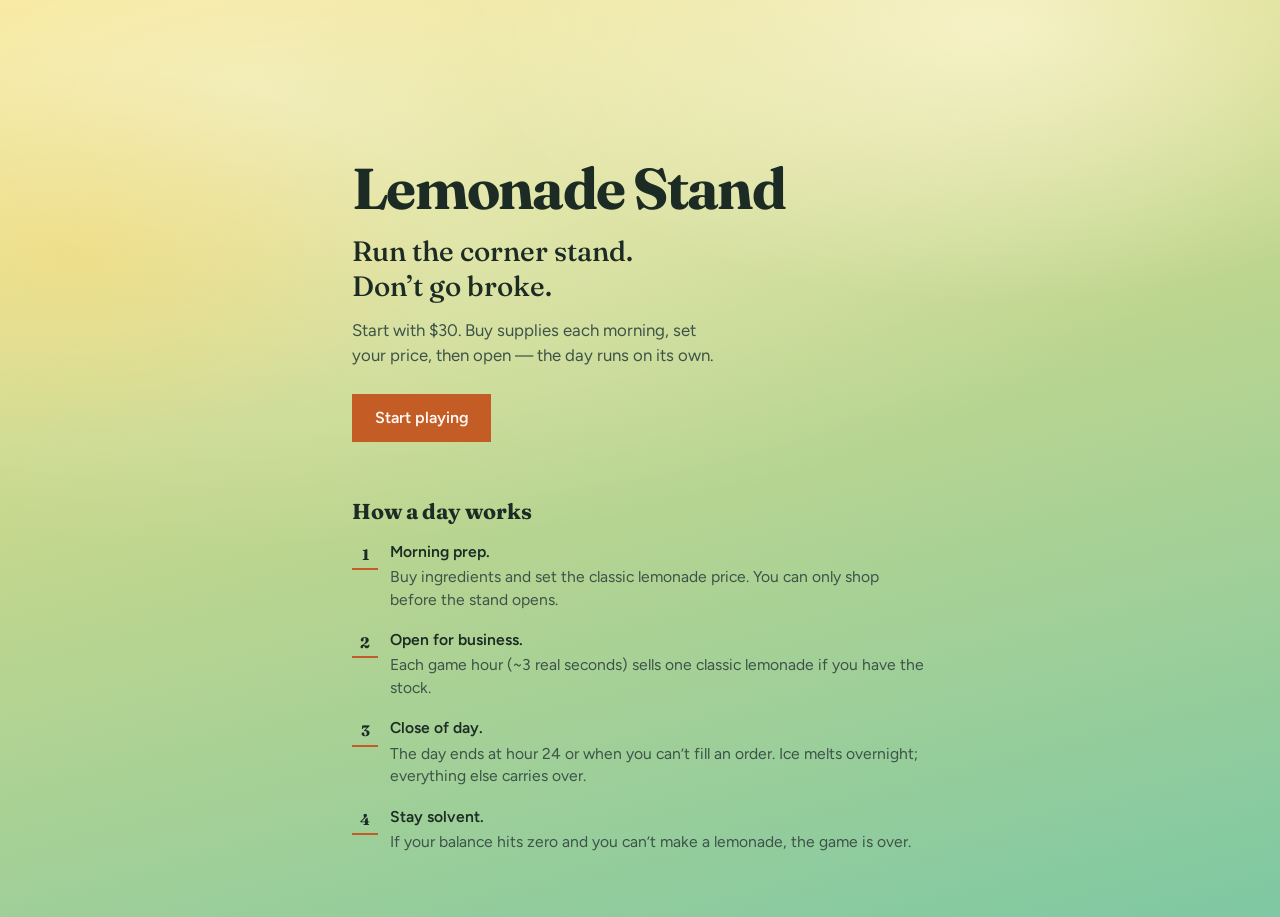
==== static/index.html @ a0077da5 "initial commit" ====
<!DOCTYPE html>
<html lang="en">
<head>
  <meta charset="UTF-8" />
  <meta name="viewport" content="width=device-width, initial-scale=1" />
  <title>Lemonade Stand</title>
  <link rel="preconnect" href="https://fonts.googleapis.com" />
  <link rel="preconnect" href="https://fonts.gstatic.com" crossorigin />
  <link href="https://fonts.googleapis.com/css2?family=Fraunces:opsz,wght@9..144,500;9..144,700&family=Figtree:wght@400;600&display=swap" rel="stylesheet" />
  <link rel="stylesheet" href="/static/style.css" />
</head>
<body class="landing">
  <div class="hero-wash" aria-hidden="true"></div>
  <main class="intro">
    <header class="intro-brand">
      <p class="brand-mark">Lemonade Stand</p>
      <h1>Run the corner stand. Don’t go broke.</h1>
      <p class="lede">
        Start with $30. Buy supplies each morning, set your price, then open —
        the day runs on its own.
      </p>
      <p class="cta-row">
        <a class="cta" href="/play">Start playing</a>
      </p>
    </header>

    <section class="rules" aria-labelledby="rules-heading">
      <h2 id="rules-heading">How a day works</h2>
      <ol>
        <li>
          <strong>Morning prep.</strong>
          Buy ingredients and set the classic lemonade price. You can only shop
          before the stand opens.
        </li>
        <li>
          <strong>Open for business.</strong>
          Each game hour (~3 real seconds) sells one classic lemonade if you
          have the stock.
        </li>
        <li>
          <strong>Close of day.</strong>
          The day ends at hour 24 or when you can’t fill an order. Ice melts
          overnight; everything else carries over.
        </li>
        <li>
          <strong>Stay solvent.</strong>
          If your balance hits zero and you can’t make a lemonade, the game
          is over.
        </li>
      </ol>
    </section>
  </main>
</body>
</html>
---- static/style.css ----
:root {
  --bg-top: #f7e27c;
  --bg-bottom: #7ec8a3;
  --ink: #1c2b24;
  --muted: #3d5348;
  --panel: rgba(255, 252, 245, 0.82);
  --accent: #c45c26;
  --line: rgba(28, 43, 36, 0.12);
  --ok: #1f6b4a;
}

* {
  box-sizing: border-box;
}

body {
  margin: 0;
  min-height: 100vh;
  color: var(--ink);
  font-family: "Figtree", system-ui, sans-serif;
  background:
    radial-gradient(ellipse 80% 50% at 20% 10%, rgba(255, 255, 255, 0.45), transparent),
    linear-gradient(165deg, var(--bg-top), var(--bg-bottom));
}

.stand {
  width: min(28rem, calc(100% - 2rem));
  margin: 0 auto;
  padding: 2.5rem 0 3rem;
  display: flex;
  flex-direction: column;
  gap: 1.5rem;
  animation: rise 0.6s ease-out;
}

@keyframes rise {
  from {
    opacity: 0;
    transform: translateY(12px);
  }
  to {
    opacity: 1;
    transform: translateY(0);
  }
}

.brand h1 {
  margin: 0;
  font-family: "Fraunces", Georgia, serif;
  font-weight: 700;
  font-size: clamp(2.2rem, 8vw, 3rem);
  letter-spacing: -0.02em;
  line-height: 1.05;
}

.player {
  margin: 0.55rem 0 0;
  font-size: 1.05rem;
  font-weight: 600;
}

.player .email {
  display: block;
  margin-top: 0.15rem;
  font-size: 0.85rem;
  font-weight: 400;
  color: var(--muted);
}

.meta {
  margin: 0.35rem 0 0;
  color: var(--muted);
  font-size: 0.95rem;
}

.balance {
  padding: 1.1rem 1.25rem;
  background: var(--panel);
  border: 1px solid var(--line);
  backdrop-filter: blur(6px);
}

.balance .label {
  margin: 0;
  font-size: 0.8rem;
  text-transform: uppercase;
  letter-spacing: 0.08em;
  color: var(--muted);
}

.balance .amount {
  margin: 0.2rem 0 0;
  font-family: "Fraunces", Georgia, serif;
  font-size: 2.4rem;
  font-weight: 700;
  font-variant-numeric: tabular-nums;
}

.inventory h2 {
  margin: 0 0 0.6rem;
  font-size: 0.8rem;
  text-transform: uppercase;
  letter-spacing: 0.08em;
  color: var(--muted);
  font-weight: 600;
}

.inventory ul {
  list-style: none;
  margin: 0;
  padding: 0;
  background: var(--panel);
  border: 1px solid var(--line);
}

.inventory li {
  display: flex;
  justify-content: space-between;
  padding: 0.7rem 1rem;
  border-bottom: 1px solid var(--line);
  font-variant-numeric: tabular-nums;
}

.inventory li:last-child {
  border-bottom: none;
}

.inventory .qty {
  font-weight: 600;
}

.actions {
  display: flex;
  flex-direction: column;
  gap: 0.75rem;
}

button {
  font: inherit;
  font-weight: 600;
  border: 1px solid var(--ink);
  background: transparent;
  color: var(--ink);
  padding: 0.7rem 1rem;
  cursor: pointer;
  transition: background 0.15s ease, color 0.15s ease, transform 0.15s ease;
}

button:hover:not(:disabled) {
  background: var(--ink);
  color: #fff7e8;
}

button:active:not(:disabled) {
  transform: scale(0.98);
}

button:disabled {
  opacity: 0.4;
  cursor: not-allowed;
}

button.primary {
  background: var(--accent);
  border-color: var(--accent);
  color: #fff8f2;
}

button.primary:hover:not(:disabled) {
  background: #a84b1d;
  border-color: #a84b1d;
  color: #fff8f2;
}

.day-start {
  display: flex;
  flex-direction: column;
  gap: 0.75rem;
  padding: 1rem;
  background: var(--panel);
  border: 1px solid var(--line);
}

.day-start.hidden {
  display: none;
}

.hint {
  margin: 0;
  color: var(--muted);
  font-size: 0.9rem;
}

.buy-row {
  display: grid;
  grid-template-columns: 1fr auto auto;
  gap: 0.5rem;
  align-items: center;
}

.buy-row input {
  width: 4.5rem;
  font: inherit;
  padding: 0.4rem 0.5rem;
  border: 1px solid var(--line);
  background: #fff;
}

.price-row {
  display: grid;
  grid-template-columns: 1fr auto auto;
  gap: 0.5rem;
  align-items: center;
  font-size: 0.95rem;
}

.price-row input {
  width: 5rem;
  font: inherit;
  padding: 0.4rem 0.5rem;
  border: 1px solid var(--line);
  background: #fff;
}

.message {
  margin: 0;
  min-height: 1.25rem;
  color: var(--ok);
  font-size: 0.9rem;
}

.message.error {
  color: #9b2c2c;
}

.nav-back {
  margin: 0;
  font-size: 0.9rem;
}

.nav-back a {
  color: var(--muted);
  text-decoration: none;
  border-bottom: 1px solid transparent;
  transition: color 0.15s ease, border-color 0.15s ease;
}

.nav-back a:hover {
  color: var(--ink);
  border-bottom-color: var(--ink);
}

/* --- Landing / rules --- */

body.landing {
  overflow-x: hidden;
}

.hero-wash {
  position: fixed;
  inset: -10% -5% auto;
  height: min(70vh, 36rem);
  pointer-events: none;
  background:
    radial-gradient(ellipse 55% 70% at 75% 20%, rgba(255, 248, 220, 0.7), transparent 70%),
    radial-gradient(ellipse 40% 50% at 10% 60%, rgba(255, 210, 90, 0.35), transparent 65%);
  animation: wash-drift 14s ease-in-out infinite alternate;
}

@keyframes wash-drift {
  from {
    transform: translate3d(0, 0, 0) scale(1);
  }
  to {
    transform: translate3d(-2%, 3%, 0) scale(1.04);
  }
}

.intro {
  position: relative;
  width: min(36rem, calc(100% - 2rem));
  margin: 0 auto;
  padding: 18vh 0 4rem;
  display: flex;
  flex-direction: column;
  gap: 3.5rem;
}

.intro-brand {
  animation: rise 0.7s ease-out;
}

.brand-mark {
  margin: 0;
  font-family: "Fraunces", Georgia, serif;
  font-weight: 700;
  font-size: clamp(2.6rem, 10vw, 3.6rem);
  letter-spacing: -0.03em;
  line-height: 0.95;
}

.intro-brand h1 {
  margin: 1.1rem 0 0;
  font-family: "Fraunces", Georgia, serif;
  font-weight: 500;
  font-size: clamp(1.35rem, 4.2vw, 1.75rem);
  line-height: 1.25;
  max-width: 18ch;
}

.lede {
  margin: 0.85rem 0 0;
  color: var(--muted);
  font-size: 1.05rem;
  line-height: 1.5;
  max-width: 34ch;
  animation: rise 0.7s ease-out 0.08s both;
}

.cta-row {
  margin: 1.6rem 0 0;
  animation: rise 0.7s ease-out 0.16s both;
}

.cta {
  display: inline-block;
  font-weight: 600;
  text-decoration: none;
  padding: 0.85rem 1.35rem;
  background: var(--accent);
  border: 1px solid var(--accent);
  color: #fff8f2;
  transition: background 0.15s ease, border-color 0.15s ease, transform 0.15s ease;
}

.cta:hover {
  background: #a84b1d;
  border-color: #a84b1d;
}

.cta:active {
  transform: scale(0.98);
}

.rules {
  animation: rise 0.7s ease-out 0.22s both;
}

.rules h2 {
  margin: 0 0 1rem;
  font-family: "Fraunces", Georgia, serif;
  font-weight: 700;
  font-size: 1.35rem;
}

.rules ol {
  margin: 0;
  padding: 0;
  list-style: none;
  counter-reset: rule;
  display: flex;
  flex-direction: column;
  gap: 1.1rem;
}

.rules li {
  position: relative;
  padding-left: 2.4rem;
  color: var(--muted);
  line-height: 1.45;
  font-size: 0.98rem;
}

.rules li::before {
  counter-increment: rule;
  content: counter(rule);
  position: absolute;
  left: 0;
  top: 0.05rem;
  width: 1.65rem;
  height: 1.65rem;
  display: grid;
  place-items: center;
  font-family: "Fraunces", Georgia, serif;
  font-weight: 700;
  font-size: 0.95rem;
  color: var(--ink);
  border-bottom: 2px solid var(--accent);
}

.rules li strong {
  display: block;
  color: var(--ink);
  font-weight: 600;
  margin-bottom: 0.15rem;
}

@media (max-width: 40rem) {
  .intro {
    padding-top: 12vh;
  }
}
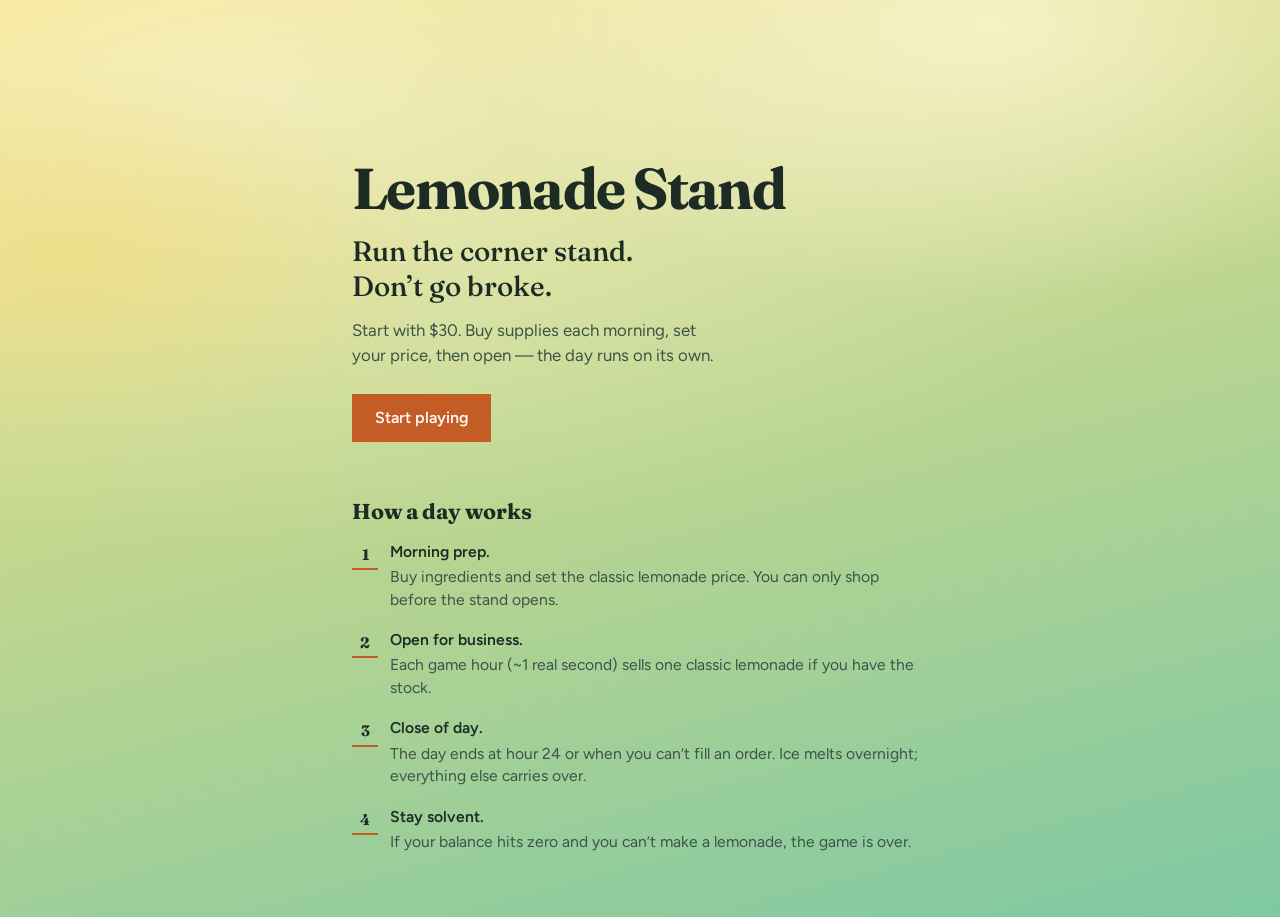
==== commit 2e89340d: "additional features" ====
--- a/static/index.html
+++ b/static/index.html
@@ -34,7 +34,7 @@
         </li>
         <li>
           <strong>Open for business.</strong>
-          Each game hour (~3 real seconds) sells one classic lemonade if you
+          Each game hour (~1 real second) sells one classic lemonade if you
           have the stock.
         </li>
         <li>
--- a/static/style.css
+++ b/static/style.css
@@ -231,23 +231,6 @@
 
 .message.error {
   color: #9b2c2c;
-}
-
-.nav-back {
-  margin: 0;
-  font-size: 0.9rem;
-}
-
-.nav-back a {
-  color: var(--muted);
-  text-decoration: none;
-  border-bottom: 1px solid transparent;
-  transition: color 0.15s ease, border-color 0.15s ease;
-}
-
-.nav-back a:hover {
-  color: var(--ink);
-  border-bottom-color: var(--ink);
 }
 
 /* --- Landing / rules --- */
@@ -400,3 +383,132 @@
     padding-top: 12vh;
   }
 }
+
+/* --- Nav / ledger --- */
+
+.nav-links {
+  margin: 0.75rem 0 0;
+  font-size: 0.9rem;
+}
+
+.nav-links a {
+  color: var(--muted);
+  font-weight: 600;
+  text-decoration: none;
+  border-bottom: 1px solid transparent;
+  transition: color 0.15s ease, border-color 0.15s ease;
+}
+
+.nav-links a:hover {
+  color: var(--ink);
+  border-bottom-color: var(--accent);
+}
+
+.ledger-page {
+  width: min(44rem, calc(100% - 2rem));
+}
+
+.balance .verify {
+  margin: 0.45rem 0 0;
+  font-size: 0.85rem;
+  color: var(--ok);
+}
+
+.balance .verify.mismatch {
+  color: #9b2c2c;
+}
+
+.ledger h2 {
+  margin: 0;
+  font-size: 0.8rem;
+  text-transform: uppercase;
+  letter-spacing: 0.08em;
+  color: var(--muted);
+  font-weight: 600;
+}
+
+.ledger-heading {
+  display: flex;
+  align-items: center;
+  justify-content: space-between;
+  gap: 1rem;
+  margin-bottom: 0.6rem;
+}
+
+.ledger-heading button {
+  padding: 0.45rem 0.75rem;
+  font-size: 0.85rem;
+}
+
+.ledger-table-wrap {
+  overflow-x: auto;
+  background: var(--panel);
+  border: 1px solid var(--line);
+  animation: rise 0.55s ease-out 0.08s both;
+}
+
+.ledger-table {
+  width: 100%;
+  border-collapse: collapse;
+  font-variant-numeric: tabular-nums;
+  font-size: 0.92rem;
+}
+
+.ledger-table th,
+.ledger-table td {
+  padding: 0.65rem 0.85rem;
+  text-align: left;
+  border-bottom: 1px solid var(--line);
+  white-space: nowrap;
+}
+
+.ledger-table th {
+  font-size: 0.72rem;
+  text-transform: uppercase;
+  letter-spacing: 0.06em;
+  color: var(--muted);
+  font-weight: 600;
+}
+
+.ledger-table tbody tr:last-child td {
+  border-bottom: none;
+}
+
+.ledger-table td.num {
+  text-align: right;
+  font-weight: 600;
+}
+
+.ledger-table th:nth-child(n + 4) {
+  text-align: right;
+}
+
+.ledger-table .item-id {
+  font-size: 0.85rem;
+  color: var(--muted);
+  font-variant-numeric: normal;
+}
+
+.ledger-table .outflow {
+  color: #9b2c2c;
+}
+
+.ledger-table .inflow {
+  color: var(--ok);
+}
+
+.ledger-table tr.latest {
+  background: rgba(255, 255, 255, 0.45);
+}
+
+.ledger-table tr.latest td:nth-child(5) {
+  font-family: "Fraunces", Georgia, serif;
+  font-size: 1.05rem;
+}
+
+.ledger-table .empty {
+  text-align: center;
+  color: var(--muted);
+  font-weight: 400;
+  white-space: normal;
+}
